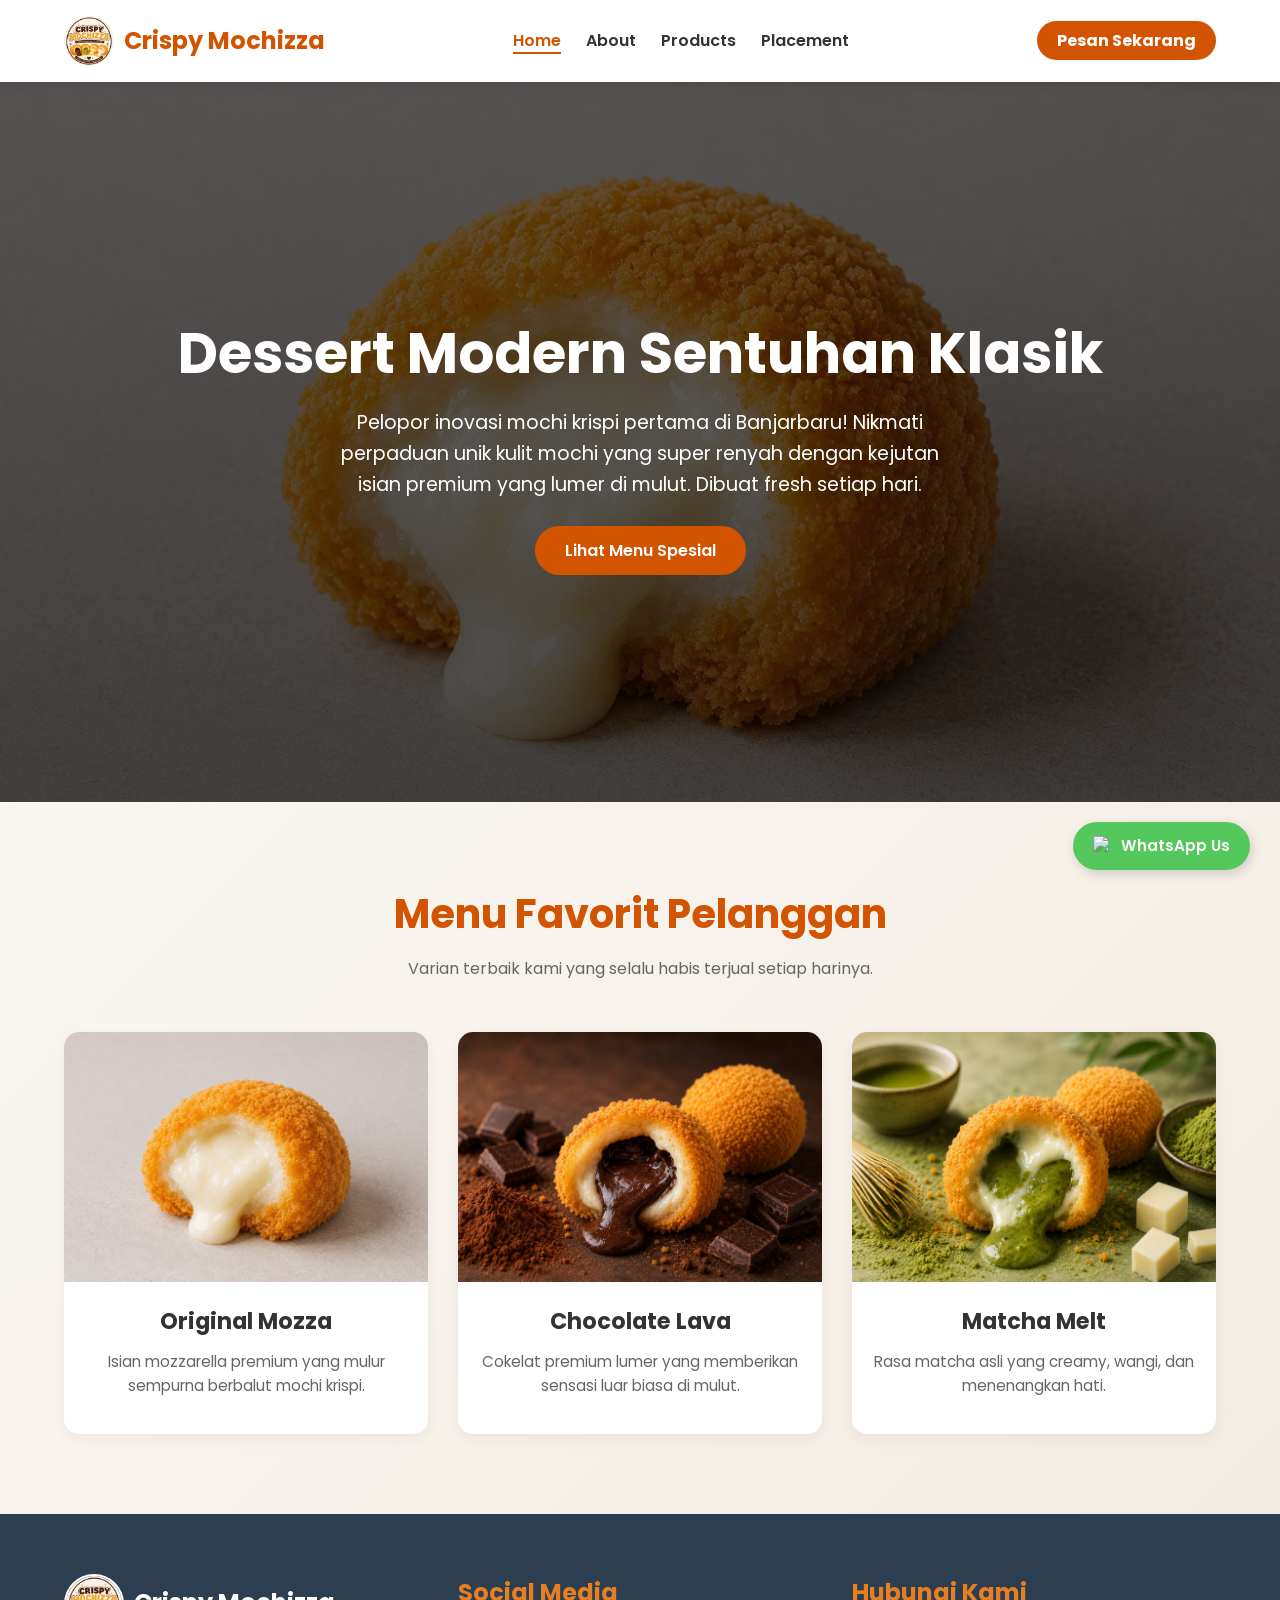
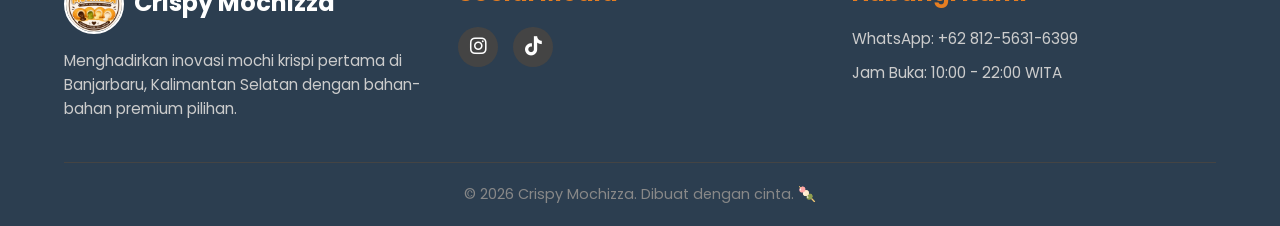
==== index.html @ 93221fa6 "Update index.html" ====
<!DOCTYPE html>
<html lang="id">
<head>
    <meta charset="UTF-8">
    <meta name="viewport" content="width=device-width, initial-scale=1.0">
    <title>Crispy Mochizza | Beranda</title>
    
    <link rel="preconnect" href="https://fonts.googleapis.com">
    <link rel="preconnect" href="https://fonts.gstatic.com" crossorigin>
    <link href="https://fonts.googleapis.com/css2?family=Poppins:wght@300;400;600;700&display=swap" rel="stylesheet">
    <link rel="stylesheet" href="https://cdnjs.cloudflare.com/ajax/libs/font-awesome/6.4.0/css/all.min.css">
    
    <link rel="stylesheet" href="./css/style.css?v=5">
</head>
<body>

    <nav class="navbar">
        <div class="logo">
            <img src="./images/Logo Mochi Revisi.jpeg" alt="Logo" class="logo-img" onerror="this.style.display='none';">
            <h2>Crispy Mochizza</h2>
        </div>
        
        <ul class="nav-links">
            <li><a href="index.html" class="active">Home</a></li>
            <li><a href="about.html">About</a></li>
            <li><a href="products.html">Products</a></li>
            <li><a href="outlets.html">Placement</a></li>
        </ul>

        <div class="nav-extra">
            <a href="products.html" class="btn-pesan">Pesan Sekarang</a>
        </div>
    </nav>

    <header class="hero" id="hero-section">
        <div class="hero-content">
            <h1>Dessert Modern Sentuhan Klasik</h1>
            <p>Pelopor inovasi mochi krispi pertama di Banjarbaru! Nikmati perpaduan unik kulit mochi yang super renyah dengan kejutan isian premium yang lumer di mulut. Dibuat fresh setiap hari.</p>
            <a href="products.html" class="btn-primary">Lihat Menu Spesial</a>
        </div>
    </header>

    <section class="section-padding">
        <div class="section-title">
            <h2>Menu Favorit Pelanggan</h2>
            <p>Varian terbaik kami yang selalu habis terjual setiap harinya.</p>
        </div>
        
        <div class="best-seller-grid">
            <div class="card">
                <img src="./images/Original Mochi.jpeg" alt="Original Mozza" onerror="this.src='https://via.placeholder.com/300?text=Gambar+Kosong'">
                <h3>Original Mozza</h3>
                <p>Isian mozzarella premium yang mulur sempurna berbalut mochi krispi.</p>
            </div>
            <div class="card">
                <img src="./images/Choco Mochi.jpeg" alt="Chocolate Lava" onerror="this.src='https://via.placeholder.com/300?text=Gambar+Kosong'">
                <h3>Chocolate Lava</h3>
                <p>Cokelat premium lumer yang memberikan sensasi luar biasa di mulut.</p>
            </div>
            <div class="card">
                <img src="./images/Matcha Mochi.jpeg" alt="Matcha Melt" onerror="this.src='https://via.placeholder.com/300?text=Gambar+Kosong'">
                <h3>Matcha Melt</h3>
                <p>Rasa matcha asli yang creamy, wangi, dan menenangkan hati.</p>
            </div>
        </div>
    </section>

 <!-- FOOTER GLOBAL FINAL -->
<footer>
        <div class="footer-container">
            <div class="footer-box">
                <div class="footer-logo">
                    <img src="./images/Logo Mochi Revisi.jpeg" alt="Logo" class="logo-img" onerror="this.style.display='none';">
                    <h2>Crispy Mochizza</h2>
                </div>
                <p>Menghadirkan inovasi mochi krispi pertama di Banjarbaru, Kalimantan Selatan dengan bahan-bahan premium pilihan.</p>
            </div>
            
            <div class="footer-box">
                <h3>Social Media</h3>
                <div class="social-icons-modern">
                    <a href="https://instagram.com/crispymochizza" target="_blank" class="socmed-btn instagram" title="Instagram">
                        <i class="fab fa-instagram"></i>
                    </a>
                    <a href="https://tiktok.com/@crispymochizza" target="_blank" class="socmed-btn tiktok" title="TikTok">
                        <i class="fab fa-tiktok"></i>
                    </a>
                </div>
            </div>
            
            <div class="footer-box">
                <h3>Hubungi Kami</h3>
                <p>WhatsApp: +62 812-5631-6399</p>
                <p>Jam Buka: 10:00 - 22:00 WITA</p>
            </div>
        </div>
        <div class="footer-bottom">
            <p>&copy; 2026 Crispy Mochizza. Dibuat dengan cinta. 🍡</p>
        </div>
    </footer>

    <!-- FLOATING WHATSAPP BUTTON -->
    <a href="https://wa.me/6281234567890" target="_blank" class="wa-float-tanamera" title="Hubungi Call Center">
        <img src="https://upload.wikimedia.org/wikipedia/commons/6/6b/WhatsApp.svg" alt="WhatsApp" class="wa-icon-small">
        <span>WhatsApp Us</span>
    </a>
        
</body>
</html>
---- css/style.css ----
/* css/style.css */

/* --- 1. VARIABEL & RESET GLOBAL --- */
:root {
    --primary-color: #d35400; 
    --secondary-color: #e67e22;
    --bg-color: #fdfbf7;
    --text-color: #333;
    --white: #ffffff;
}

* {
    margin: 0;
    padding: 0;
    box-sizing: border-box;
    font-family: 'Poppins', sans-serif;
}

body {
    /* Memberikan gradient halus agar tidak polos */
    background: linear-gradient(135deg, #fdfbf7 0%, #f2eae1 100%);
    color: var(--text-color);
    line-height: 1.6;
    overflow-x: hidden;
    min-height: 100vh;
}

/* --- 2. NAVBAR (MENU NAVIGASI MULTI-PAGE) --- */
.navbar {
    display: flex;
    justify-content: space-between;
    align-items: center;
    padding: 1rem 5%;
    background-color: var(--white);
    box-shadow: 0 2px 10px rgba(0,0,0,0.1);
    position: sticky;
    top: 0;
    z-index: 1000;
}

.logo { display: flex; align-items: center; gap: 10px; }
.logo-img { height: 50px; width: 50px; border-radius: 50%; object-fit: cover; }
.logo h2 { color: var(--primary-color); font-weight: 700; font-size: 1.5rem; }

/* Menu Link di Tengah */
.nav-links {
    display: flex;
    list-style: none;
    gap: 25px;
}

.nav-links li a {
    text-decoration: none;
    color: var(--text-color);
    font-weight: 600;
    font-size: 1rem;
    transition: 0.3s;
}

.nav-links li a:hover, 
.nav-links li a.active {
    color: var(--primary-color);
    border-bottom: 2px solid var(--primary-color);
}

/* Tombol Aksi di Kanan */
.nav-extra .btn-pesan {
    background: var(--primary-color);
    color: var(--white);
    padding: 8px 20px;
    border-radius: 25px;
    text-decoration: none;
    font-weight: bold;
    transition: 0.3s;
}
.nav-extra .btn-pesan:hover { background: var(--secondary-color); }

.hero {
    /* Gambar Unsplash (donat) diganti dengan gambar Original Mochi lokalmu */
    background: linear-gradient(rgba(0,0,0,0.6), rgba(0,0,0,0.7)), url('../images/Original Mochi.jpeg') center/cover;
    height: 80vh;
    display: flex;
    align-items: center;
    justify-content: center;
    text-align: center;
    color: var(--white);
    padding: 0 20px;
    transition: background-image 1s ease-in-out;
}

.hero h1 { font-size: 3.5rem; margin-bottom: 10px; }
.hero p { font-size: 1.2rem; margin-bottom: 25px; max-width: 600px; margin-inline: auto; }

.btn-primary {
    display: inline-block;
    background: var(--primary-color);
    color: var(--white);
    padding: 12px 30px;
    border-radius: 25px;
    text-decoration: none;
    font-weight: 600;
    transition: 0.3s;
}
.btn-primary:hover { background: var(--secondary-color); }

/* --- 4. SECTION UMUM & LAYOUT --- */
.section-padding { padding: 80px 5%; }
.section-title { text-align: center; margin-bottom: 50px; }
.section-title h2 { font-size: 2.5rem; color: var(--primary-color); margin-bottom: 10px; }
.section-title p { color: #666; max-width: 600px; margin: 0 auto; }

/* Grid untuk Best Seller (Home) */
.best-seller-grid {
    display: grid;
    grid-template-columns: repeat(auto-fit, minmax(300px, 1fr));
    gap: 30px;
}

.card {
    background: var(--white);
    border-radius: 15px;
    overflow: hidden;
    box-shadow: 0 5px 15px rgba(0,0,0,0.05);
    text-align: center;
    padding-bottom: 20px;
    transition: 0.3s;
}
.card:hover { transform: translateY(-10px); }
.card img { width: 100%; height: 250px; object-fit: cover; }
.card h3 { margin: 15px 0 10px; font-size: 1.4rem; }
.card p { color: #666; font-size: 0.95rem; padding: 0 15px; margin-bottom: 15px; }

/* --- 5. FOOTER GLOBAL --- */
footer {
    background-color: #2c3e50;
    color: white;
    padding: 60px 5% 20px;
    text-align: center;
}
.footer-container {
    display: grid;
    grid-template-columns: repeat(auto-fit, minmax(250px, 1fr));
    gap: 30px;
    margin-bottom: 30px;
    text-align: left;
}
.footer-box h3 { color: var(--secondary-color); margin-bottom: 15px; font-size: 1.5rem; }
.footer-box p { color: #ccc; margin-bottom: 10px; font-size: 0.95rem; }
.footer-bottom { border-top: 1px solid #444; padding-top: 20px; color: #888; font-size: 0.9rem; }

/* --- 6. HALAMAN ABOUT --- */
.about-container {
    display: flex;
    flex-wrap: wrap;
    align-items: center;
    gap: 40px;
    background: var(--white);
    padding: 30px;
    border-radius: 15px;
    box-shadow: 0 5px 15px rgba(0,0,0,0.05);
}
.about-image { flex: 1; min-width: 300px; }
.about-image img { width: 100%; border-radius: 10px; object-fit: cover; }
.about-text { flex: 1; min-width: 300px; }
.about-text h3 { color: var(--primary-color); font-size: 1.8rem; margin-bottom: 15px; }
.about-text p { color: #555; margin-bottom: 15px; text-align: justify; }

.vision-mission { display: flex; gap: 20px; margin-top: 20px; flex-wrap: wrap; }
.vm-box { flex: 1; min-width: 200px; background: #fff5e6; padding: 20px; border-radius: 10px; border-left: 4px solid var(--primary-color); }
.vm-box h4 { color: var(--secondary-color); margin-bottom: 10px; }
.vm-box p { font-size: 0.9rem; margin: 0; }

/* --- 7. HALAMAN PLACEMENT / OUTLET --- */
.outlet-grid {
    display: grid;
    grid-template-columns: repeat(auto-fit, minmax(300px, 1fr));
    gap: 30px;
    margin-bottom: 40px;
}
.outlet-card {
    background: var(--white);
    padding: 30px;
    border-radius: 15px;
    box-shadow: 0 5px 15px rgba(0,0,0,0.05);
    text-align: left;
    border-top: 5px solid var(--primary-color);
}
.outlet-card h3 { color: var(--text-color); margin-bottom: 15px; }
.outlet-card p { color: #666; margin-bottom: 10px; font-size: 0.95rem; }
.outlet-card .jam-buka { font-weight: bold; color: var(--secondary-color); margin-bottom: 20px; }
.btn-secondary {
    display: inline-block; background: #eee; color: #333;
    padding: 8px 15px; border-radius: 5px; text-decoration: none;
    font-size: 0.9rem; font-weight: 600; transition: 0.3s;
}
.btn-secondary:hover { background: #ddd; }

.map-container {
    width: 100%;
    height: 400px;
    background: #e9ecef;
    border-radius: 15px;
    display: flex;
    align-items: center;
    justify-content: center;
    overflow: hidden;
}
.map-placeholder { text-align: center; color: #888; font-weight: bold; }

/* --- 8. FINISHING: FLOATING WHATSAPP & SOCIAL MEDIA --- */

/* Tombol Floating WhatsApp */
.wa-float {
    position: fixed;
    width: 60px;
    height: 60px;
    bottom: 30px;
    right: 30px;
    background-color: #25d366;
    color: #FFF;
    border-radius: 50px;
    text-align: center;
    box-shadow: 2px 2px 10px rgba(0,0,0,0.2);
    z-index: 1000;
    display: flex;
    align-items: center;
    justify-content: center;
    text-decoration: none;
    transition: all 0.3s ease;
}

.wa-float:hover {
    transform: scale(1.1) translateY(-5px);
    box-shadow: 2px 5px 15px rgba(37, 211, 102, 0.4);
}

.wa-icon {
    width: 35px;
    height: 35px;
}

/* Desain Footer & Media Sosial */
.footer-logo {
    display: flex;
    align-items: center;
    gap: 10px;
    margin-bottom: 15px;
}

.footer-logo .logo-img {
    height: 60px;
    width: 60px;
    border-radius: 50%;
    object-fit: cover;
    border: 2px solid var(--white);
}

.footer-logo h2 {
    color: var(--white);
    font-size: 1.5rem;
}

.social-icons {
    display: flex;
    flex-direction: column;
    gap: 10px;
}

.socmed-link {
    color: #ccc;
    text-decoration: none;
    transition: 0.3s;
    font-size: 1rem;
    display: inline-block;
}

.socmed-link:hover {
    color: var(--secondary-color);
    transform: translateX(8px);
}

/* --- 9. MODERNISASI HALAMAN PRODUK & KERANJANG --- */

/* Wrapper Utama */
.shop-container { display: flex; gap: 40px; align-items: flex-start; }

/* Sidebar Kiri (Lebih Rapi & Menonjol) */
.sidebar-filter { 
    width: 260px; flex-shrink: 0; background: var(--white); 
    padding: 25px; border-radius: 12px; box-shadow: 0 4px 20px rgba(0,0,0,0.03); 
}
.sidebar-filter h3 { margin-bottom: 20px; font-size: 1.2rem; color: #333; border-bottom: 2px solid #f0f0f0; padding-bottom: 10px; }
.filter-group { margin-bottom: 25px; }
.filter-group label { display: block; margin-bottom: 10px; color: #444; font-size: 0.95rem; font-weight: 600; }
.price-inputs { display: flex; gap: 10px; align-items: center; }
.price-inputs input { width: 100%; padding: 10px; border: 1px solid #e0e0e0; border-radius: 8px; font-size: 0.9rem; outline: none; transition: 0.3s; }
.price-inputs input:focus { border-color: var(--primary-color); }
.rating-filters { display: flex; gap: 8px; flex-wrap: wrap; }
.rating-filters button { padding: 6px 12px; border: 1px solid #e0e0e0; background: white; border-radius: 20px; cursor: pointer; color: #555; font-size: 0.85rem; transition: 0.3s; }
.rating-filters button:hover { border-color: var(--primary-color); color: var(--primary-color); }

/* Grid Kanan (Kartu Produk Modern) */
.product-grid { flex: 1; display: grid; grid-template-columns: repeat(auto-fill, minmax(240px, 1fr)); gap: 25px; }

.card-shop { 
    background: var(--white); border-radius: 12px; overflow: hidden; 
    box-shadow: 0 4px 15px rgba(0,0,0,0.04); transition: all 0.3s ease; 
    border: 1px solid #f5f5f5; display: flex; flex-direction: column; 
}
.card-shop:hover { transform: translateY(-8px); box-shadow: 0 12px 25px rgba(0,0,0,0.08); }

/* Efek Zoom Lembut pada Gambar */
.card-img-wrapper { width: 100%; aspect-ratio: 1/1; overflow: hidden; background: #fafafa; }
.card-img-wrapper img { width: 100%; height: 100%; object-fit: cover; transition: transform 0.5s ease; }
.card-shop:hover .card-img-wrapper img { transform: scale(1.08); }

/* Tipografi Kartu Produk */
.card-body { padding: 20px; display: flex; flex-direction: column; flex-grow: 1; }
.card-body h3 { font-size: 1.15rem; color: #222; margin-bottom: 8px; font-weight: 600; line-height: 1.3; }
.price-container { display: flex; align-items: baseline; gap: 10px; margin-bottom: 12px; }
.price-current { font-weight: 700; font-size: 1.25rem; color: var(--primary-color); }
.price-original { text-decoration: line-through; color: #999; font-size: 0.9rem; }
.card-meta { display: flex; align-items: center; gap: 8px; font-size: 0.85rem; color: #777; margin-bottom: 20px; }
.card-meta .rating { color: #f39c12; font-weight: 600; }
.card-meta .divider { color: #ddd; }

/* Tombol Pilih Pesanan Modern (Outline Button) */
.btn-shop { 
    margin-top: auto; width: 100%; background: var(--white); 
    color: var(--primary-color); border: 2px solid var(--primary-color); 
    padding: 10px; border-radius: 8px; font-size: 0.95rem; font-weight: 600; 
    cursor: pointer; transition: 0.3s; 
}
.btn-shop:hover { background: var(--primary-color); color: var(--white); }

/* Modernisasi Modal (Pop-up) */
.modal-content { border-radius: 16px; box-shadow: 0 20px 50px rgba(0,0,0,0.15); border: none; padding: 40px; }
.close-btn { 
    top: 20px; right: 25px; background: #f0f0f0; width: 35px; height: 35px; 
    display: flex; align-items: center; justify-content: center; 
    border-radius: 50%; font-size: 1.2rem; transition: 0.3s;
}
.close-btn:hover { background: #e74c3c; color: white; }

/* Responsive HP */
@media (max-width: 768px) {
    .shop-container { flex-direction: column; }
    .sidebar-filter { width: 100%; border-bottom: 1px solid #eee; padding-bottom: 20px; box-shadow: none; border-radius: 0; }
}

/* Tombol WA Melayang */
.wa-float-tanamera {
    position: fixed; bottom: 30px; right: 30px; background-color: #55c85d; color: #FFF;
    border-radius: 30px; padding: 12px 20px; font-weight: 600; font-size: 0.95rem;
    display: flex; align-items: center; gap: 8px; text-decoration: none;
    box-shadow: 2px 4px 12px rgba(0,0,0,0.15); z-index: 1000; transition: all 0.3s ease;
}
.wa-float-tanamera:hover { background-color: #4eb555; transform: translateY(-3px); }
.wa-icon-small { width: 20px; height: 20px; }

/* --- 10. PERBAIKAN POP-UP PEMESANAN & CHECKOUT (MODAL) --- */

/* Latar belakang gelap transparan & efek blur */
.modal {
    display: none; /* Menyembunyikan pop-up dari halaman utama */
    position: fixed;
    z-index: 2000;
    left: 0;
    top: 0;
    width: 100%;
    height: 100%;
    background-color: rgba(0, 0, 0, 0.6);
    backdrop-filter: blur(4px); /* Efek modern */
}

/* Kotak Pop-up Utama */
.modal-content {
    background-color: var(--white);
    margin: 5% auto;
    padding: 30px;
    border-radius: 16px;
    width: 90%;
    max-width: 500px;
    max-height: 85vh; /* Mencegah kepanjangan */
    overflow-y: auto; /* Bisa di-scroll jika isinya banyak */
    position: relative;
    box-shadow: 0 10px 30px rgba(0,0,0,0.2);
    animation: modalFadeIn 0.3s ease-in-out;
}

@keyframes modalFadeIn {
    from { transform: translateY(-30px); opacity: 0; }
    to { transform: translateY(0); opacity: 1; }
}

/* Tombol X (Tutup) */
.close-btn {
    position: absolute;
    right: 20px;
    top: 15px;
    font-size: 28px;
    font-weight: bold;
    color: #aaa;
    cursor: pointer;
    transition: 0.3s;
}
.close-btn:hover { color: #e74c3c; }

/* ------------------------------------------ */
/* A. DESAIN POP-UP PILIH PRODUK (QTY)        */
/* ------------------------------------------ */
.product-modal-content { text-align: center; }
.product-modal-content img {
    width: 100%;
    height: 250px;
    object-fit: cover;
    border-radius: 12px;
    margin-bottom: 15px;
}
.product-modal-content h2 { color: var(--primary-color); margin-bottom: 5px; }
.product-modal-content .desc { color: #666; font-size: 0.95rem; margin-bottom: 15px; }
.product-modal-content .price { font-size: 1.5rem; color: #222; margin-bottom: 20px; font-weight: 700; }

/* Tombol + dan - */
.qty-selector { display: flex; justify-content: center; align-items: center; gap: 15px; margin-bottom: 25px; }
.qty-selector button { 
    width: 40px; height: 40px; font-size: 1.5rem; 
    background: var(--white); color: var(--primary-color); 
    border: 2px solid var(--primary-color); border-radius: 50%; 
    cursor: pointer; transition: 0.3s; 
}
.qty-selector button:hover { background: var(--primary-color); color: white; }
.qty-selector input { 
    width: 60px; text-align: center; font-size: 1.2rem; 
    font-weight: bold; border: 1px solid #ccc; border-radius: 8px; padding: 5px; 
}

/* ------------------------------------------ */
/* B. DESAIN POP-UP KERANJANG & CHECKOUT      */
/* ------------------------------------------ */
.cart-items-container { margin: 20px 0; border-bottom: 1px solid #eee; padding-bottom: 20px; }
.cart-item { display: flex; justify-content: space-between; align-items: center; margin-bottom: 15px; }
.btn-delete { background: #e74c3c; color: white; border: none; padding: 5px 10px; border-radius: 5px; cursor: pointer; transition: 0.3s;}
.btn-delete:hover { background: #c0392b; }
.cart-summary { text-align: right; margin-bottom: 20px; font-size: 1.2rem; }

/* Form Input Pembayaran */
.input-group { margin-bottom: 15px; }
.input-group input, .input-group select { 
    width: 100%; padding: 12px; border: 1px solid #ccc; 
    border-radius: 8px; font-family: 'Poppins', sans-serif; font-size: 1rem; 
}
.input-group input:focus, .input-group select:focus {
    border-color: var(--primary-color); outline: none;
}

/* --- 11. PENGATURAN CETAK STRUK KASIR (PRINT MODE) --- */

/* Sembunyikan area struk saat tampilan web normal */
.receipt-container {
    display: none;
}

/* Instruksi khusus HANYA aktif saat jendela Print/Cetak terbuka */
@media print {
    /* 1. Sembunyikan SEMUA elemen web (termasuk background dan tombol) */
    body * {
        visibility: hidden;
    }
    
    /* 2. Bersihkan warna latar belakang untuk menghemat tinta */
    body {
        background-color: white; 
        margin: 0; 
        padding: 0; 
    }
    
    /* 3. MUNCULKAN HANYA AREA STRUK */
    #print-receipt, #print-receipt * {
        visibility: visible;
    }
    
    /* 4. Atur posisi dan ukuran agar pas dengan kertas Thermal Kasir (80mm) */
    #print-receipt {
        display: block;
        position: absolute;
        left: 0; 
        top: 0;
        width: 100%;
        max-width: 80mm; /* Ukuran standar kertas kasir */
        padding: 5mm;
        font-family: 'Courier New', Courier, monospace; /* Font klasik struk */
        font-size: 12px;
        color: black;
    }
    
    /* 5. Paksa pop-up/modal pembayaran menghilang saat di-print */
    .modal {
        display: none !important;
    }
}

/* --- 12. PERBAIKAN TOAST NOTIFICATION (NOTIFIKASI KERANJANG) --- */
.toast {
    visibility: hidden;
    min-width: 250px;
    background-color: #27ae60;
    color: #fff;                
    text-align: center;
    border-radius: 25px;
    padding: 15px 20px;
    position: fixed;
    z-index: 3000;
    left: 50%;
    bottom: -50px; /* Sembunyi di bawah layar */
    transform: translateX(-50%);
    font-size: 1rem;
    font-weight: 600;
    box-shadow: 0px 4px 15px rgba(0,0,0,0.2);
    opacity: 0;
    transition: opacity 0.4s, bottom 0.4s;
}

.toast.show {
    visibility: visible;
    opacity: 1;
    bottom: 40px; /* Muncul ke atas */
}

/* --- 13. MODERNISASI IKON SOSIAL MEDIA --- */
.social-icons-modern {
    display: flex;
    gap: 15px;
    margin-top: 10px;
}

.socmed-btn {
    display: flex;
    align-items: center;
    justify-content: center;
    width: 40px;
    height: 40px;
    background-color: #444; /* Warna dasar gelap menyatu dengan footer */
    color: var(--white);
    border-radius: 50%;
    text-decoration: none;
    font-size: 1.2rem;
    transition: all 0.3s ease;
}

/* Efek saat kursor menyentuh ikon Instagram */
.socmed-btn.instagram:hover {
    background: linear-gradient(45deg, #f09433 0%, #e6683c 25%, #dc2743 50%, #cc2366 75%, #bc1888 100%);
    transform: translateY(-5px);
    color: white;
}

/* Efek saat kursor menyentuh ikon TikTok */
.socmed-btn.tiktok:hover {
    background-color: #000000;
    text-shadow: 1px 1px 0px #ff0050, -1px -1px 0px #00f2fe;
    transform: translateY(-5px);
    color: white;
}
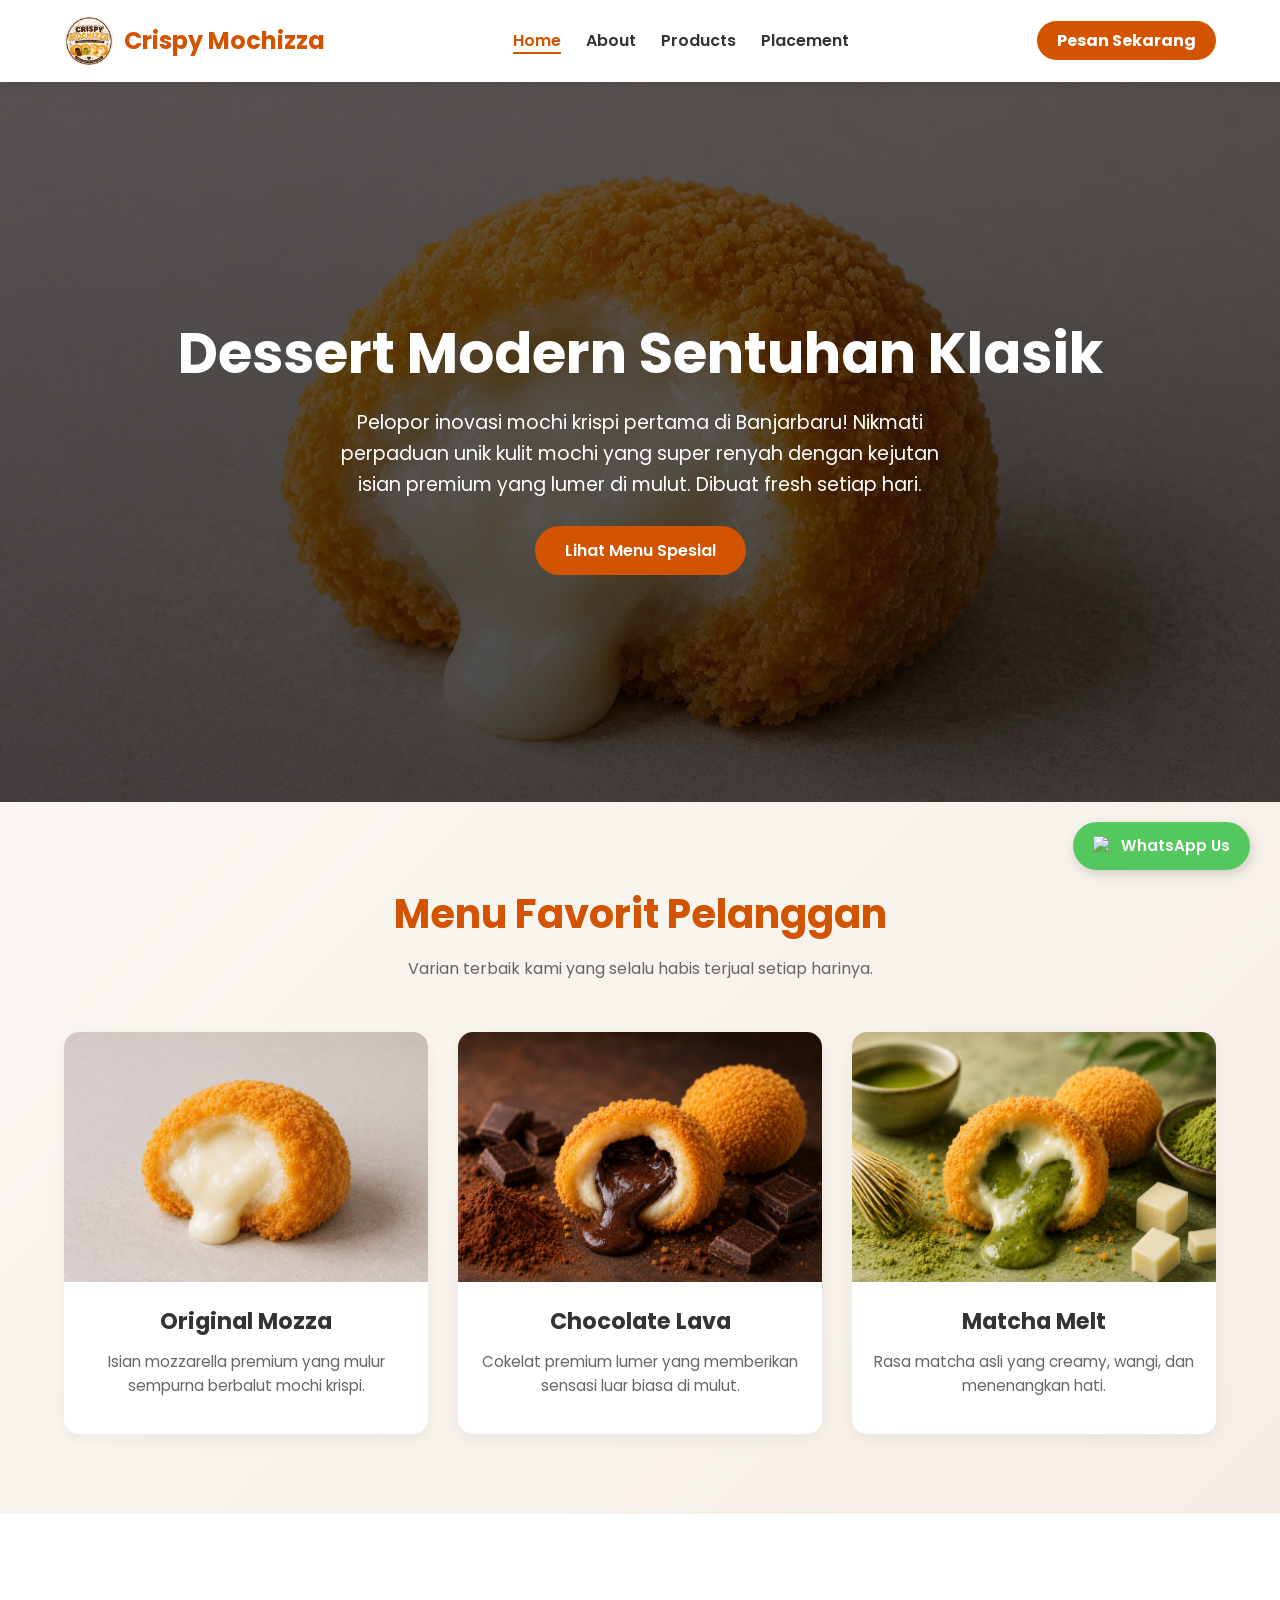
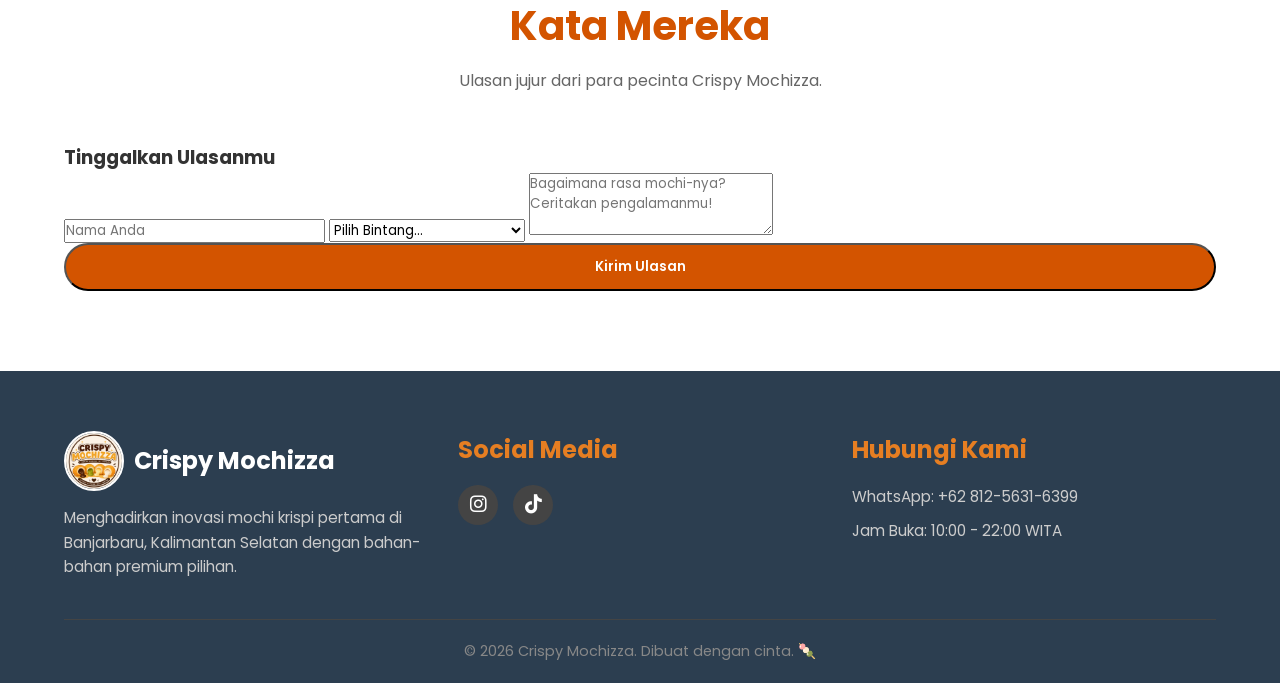
==== commit aa1a5971: "Update index.html" ====
--- a/index.html
+++ b/index.html
@@ -65,6 +65,32 @@
         </div>
     </section>
 
+    <section class="section-padding" style="background-color: var(--white);">
+        <div class="section-title">
+            <h2>Kata Mereka</h2>
+            <p>Ulasan jujur dari para pecinta Crispy Mochizza.</p>
+        </div>
+        
+        <div id="reviews-container" class="reviews-grid"></div>
+
+        <div class="review-form-container">
+            <h3>Tinggalkan Ulasanmu</h3>
+            <form id="review-form" onsubmit="submitReview(event)">
+                <input type="text" id="reviewer-name" placeholder="Nama Anda" required>
+                <select id="reviewer-rating" required>
+                    <option value="" disabled selected>Pilih Bintang...</option>
+                    <option value="5">⭐⭐⭐⭐⭐ Sangat Puas</option>
+                    <option value="4">⭐⭐⭐⭐ Puas</option>
+                    <option value="3">⭐⭐⭐ Lumayan</option>
+                    <option value="2">⭐⭐ Kurang</option>
+                    <option value="1">⭐ Mengecewakan</option>
+                </select>
+                <textarea id="reviewer-text" placeholder="Bagaimana rasa mochi-nya? Ceritakan pengalamanmu!" required rows="3"></textarea>
+                <button type="submit" class="btn-primary" style="width: 100%;">Kirim Ulasan</button>
+            </form>
+        </div>
+    </section>
+
  <!-- FOOTER GLOBAL FINAL -->
 <footer>
         <div class="footer-container">
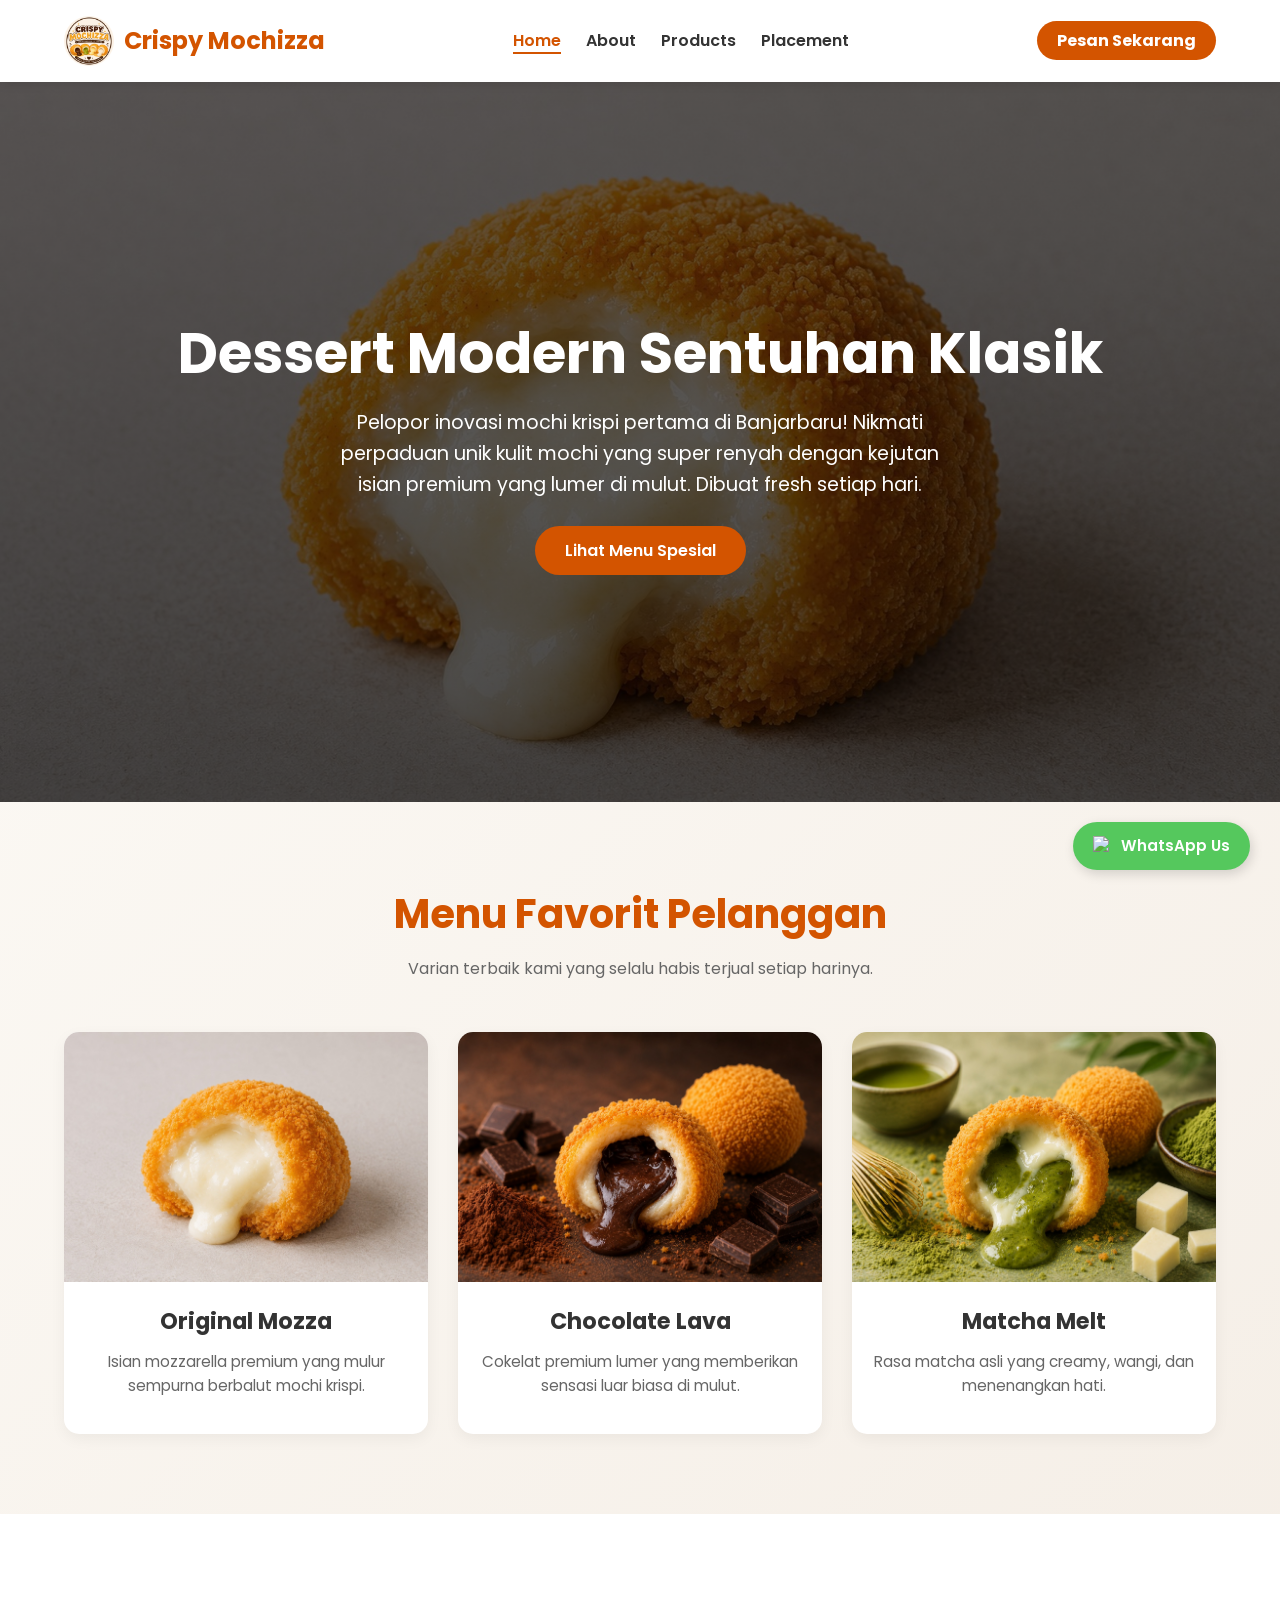
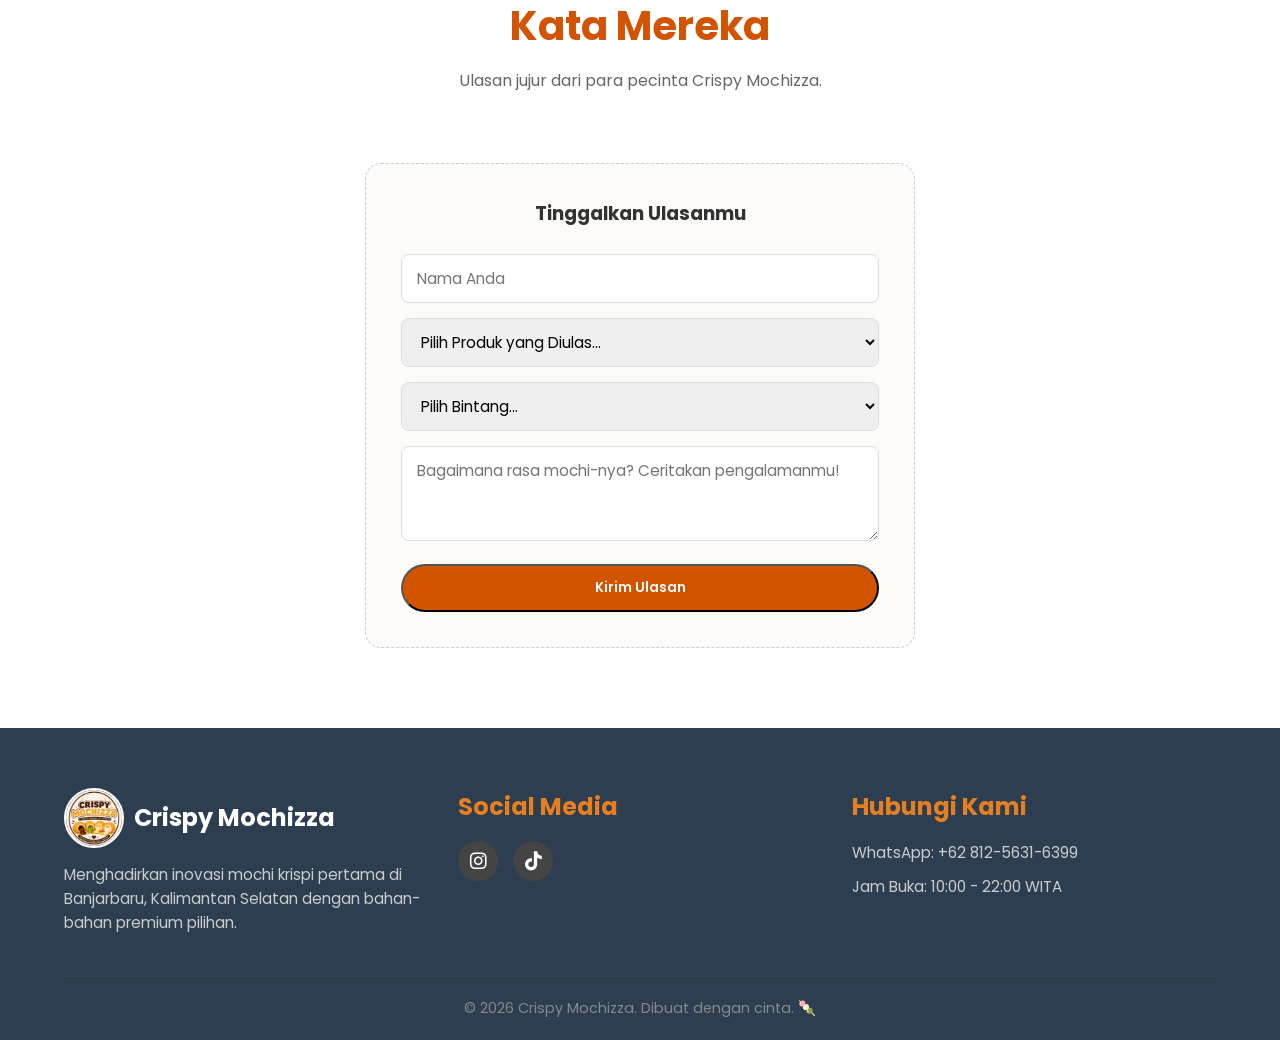
==== commit 52c1b732: "Update index.html" ====
--- a/index.html
+++ b/index.html
@@ -77,6 +77,14 @@
             <h3>Tinggalkan Ulasanmu</h3>
             <form id="review-form" onsubmit="submitReview(event)">
                 <input type="text" id="reviewer-name" placeholder="Nama Anda" required>
+                <select id="reviewer-product" required>
+                    <option value="" disabled selected>Pilih Produk yang Diulas...</option>
+                    <option value="1">Original Mozza</option>
+                    <option value="2">Chocolate Lava</option>
+                    <option value="3">Matcha Melt</option>
+                    <option value="4">Strawberry Cloud</option>
+                </select>
+
                 <select id="reviewer-rating" required>
                     <option value="" disabled selected>Pilih Bintang...</option>
                     <option value="5">⭐⭐⭐⭐⭐ Sangat Puas</option>
--- a/css/style.css
+++ b/css/style.css
@@ -562,3 +562,110 @@
     transform: translateY(-5px);
     color: white;
 }
+
+/* --- PERBARUAN RATING & ULASAN (BERGULIR) --- */
+
+/* Ubah Grid menjadi Horizontal Scroll (Carousel) */
+.reviews-grid {
+    display: flex;
+    overflow-x: auto;
+    gap: 20px;
+    padding-bottom: 20px;
+    scroll-snap-type: x mandatory; /* Membuat scroll mulus dan berhenti pas di kartu */
+    scrollbar-width: thin; /* Mengecilkan ukuran scrollbar */
+}
+
+/* Memastikan kartu tidak menyusut dan lebarnya tetap */
+.review-card {
+    flex: 0 0 320px; 
+    scroll-snap-align: start;
+    background: #fdfbf7;
+    padding: 25px;
+    border-radius: 12px;
+    border-left: 4px solid var(--primary-color);
+    box-shadow: 0 4px 15px rgba(0,0,0,0.03);
+    transition: transform 0.3s;
+}
+.review-card:hover { transform: translateY(-5px); }
+
+/* Desain Ulasan Mini di Jendela (Modal) Produk */
+.modal-reviews-container {
+    margin: 15px 0;
+    text-align: left;
+    border-top: 1px dashed #ccc;
+    padding-top: 15px;
+    max-height: 180px;
+    overflow-y: auto;
+}
+.mini-review {
+    background: #fafafa;
+    padding: 12px;
+    border-radius: 8px;
+    margin-bottom: 10px;
+    border: 1px solid #eee;
+}
+.mini-review-head { display: flex; justify-content: space-between; margin-bottom: 5px; }
+.mini-review-name { font-weight: 600; font-size: 0.9rem; color: #333; }
+.mini-review-stars { font-size: 0.8rem; }
+.mini-review-text { font-size: 0.85rem; color: #666; font-style: italic; }
+
+.review-header {
+    display: flex;
+    justify-content: space-between;
+    align-items: center;
+    margin-bottom: 15px;
+}
+
+.review-name { font-weight: 700; color: #222; font-size: 1.05rem; }
+.review-stars { font-size: 1rem; }
+.review-text { color: #555; font-size: 0.95rem; font-style: italic; line-height: 1.5; }
+.review-date { font-size: 0.8rem; color: #999; margin-top: 15px; display: block; font-weight: 600;}
+
+/* Formulir Pengisian Ulasan */
+.review-form-container {
+    max-width: 550px;
+    margin: 0 auto;
+    background: var(--bg-color);
+    padding: 35px;
+    border-radius: 16px;
+    border: 1px dashed #ccc;
+}
+
+.review-form-container h3 { text-align: center; margin-bottom: 25px; color: var(--text-color); }
+
+.review-form-container input, 
+.review-form-container select, 
+.review-form-container textarea {
+    width: 100%;
+    padding: 12px 15px;
+    margin-bottom: 15px;
+    border: 1px solid #ddd;
+    border-radius: 8px;
+    font-family: inherit;
+    font-size: 0.95rem;
+    transition: 0.3s;
+}
+
+.review-form-container input:focus, 
+.review-form-container select:focus, 
+.review-form-container textarea:focus {
+    border-color: var(--primary-color);
+    outline: none;
+    box-shadow: 0 0 5px rgba(211, 84, 0, 0.2);
+}
+
+/* Tombol Hapus Ulasan */
+.btn-delete-review {
+    background: none;
+    border: none;
+    cursor: pointer;
+    font-size: 1.2rem;
+    opacity: 0.3; /* Terlihat samar agar tidak mengganggu desain */
+    transition: all 0.3s ease;
+    padding: 0;
+}
+.btn-delete-review:hover {
+    opacity: 1; /* Menjadi jelas saat disentuh */
+    transform: scale(1.1);
+}
+
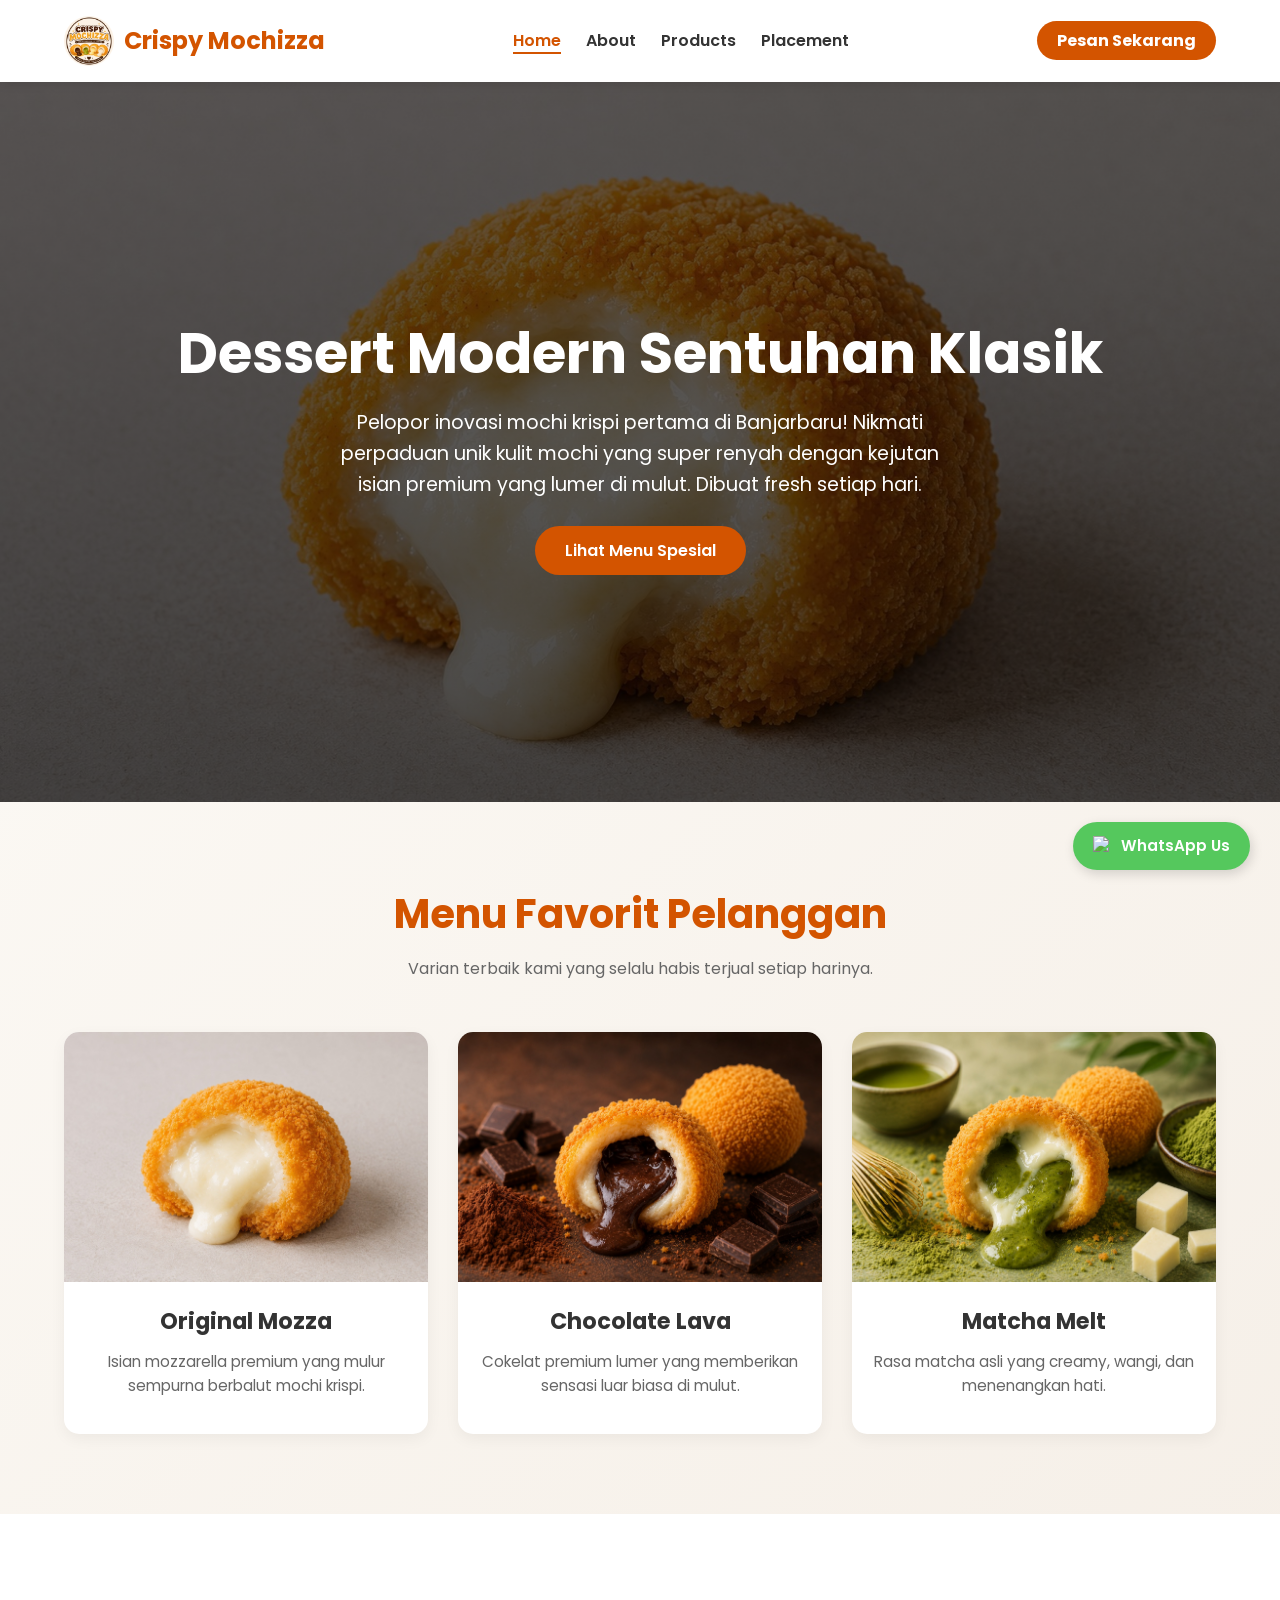
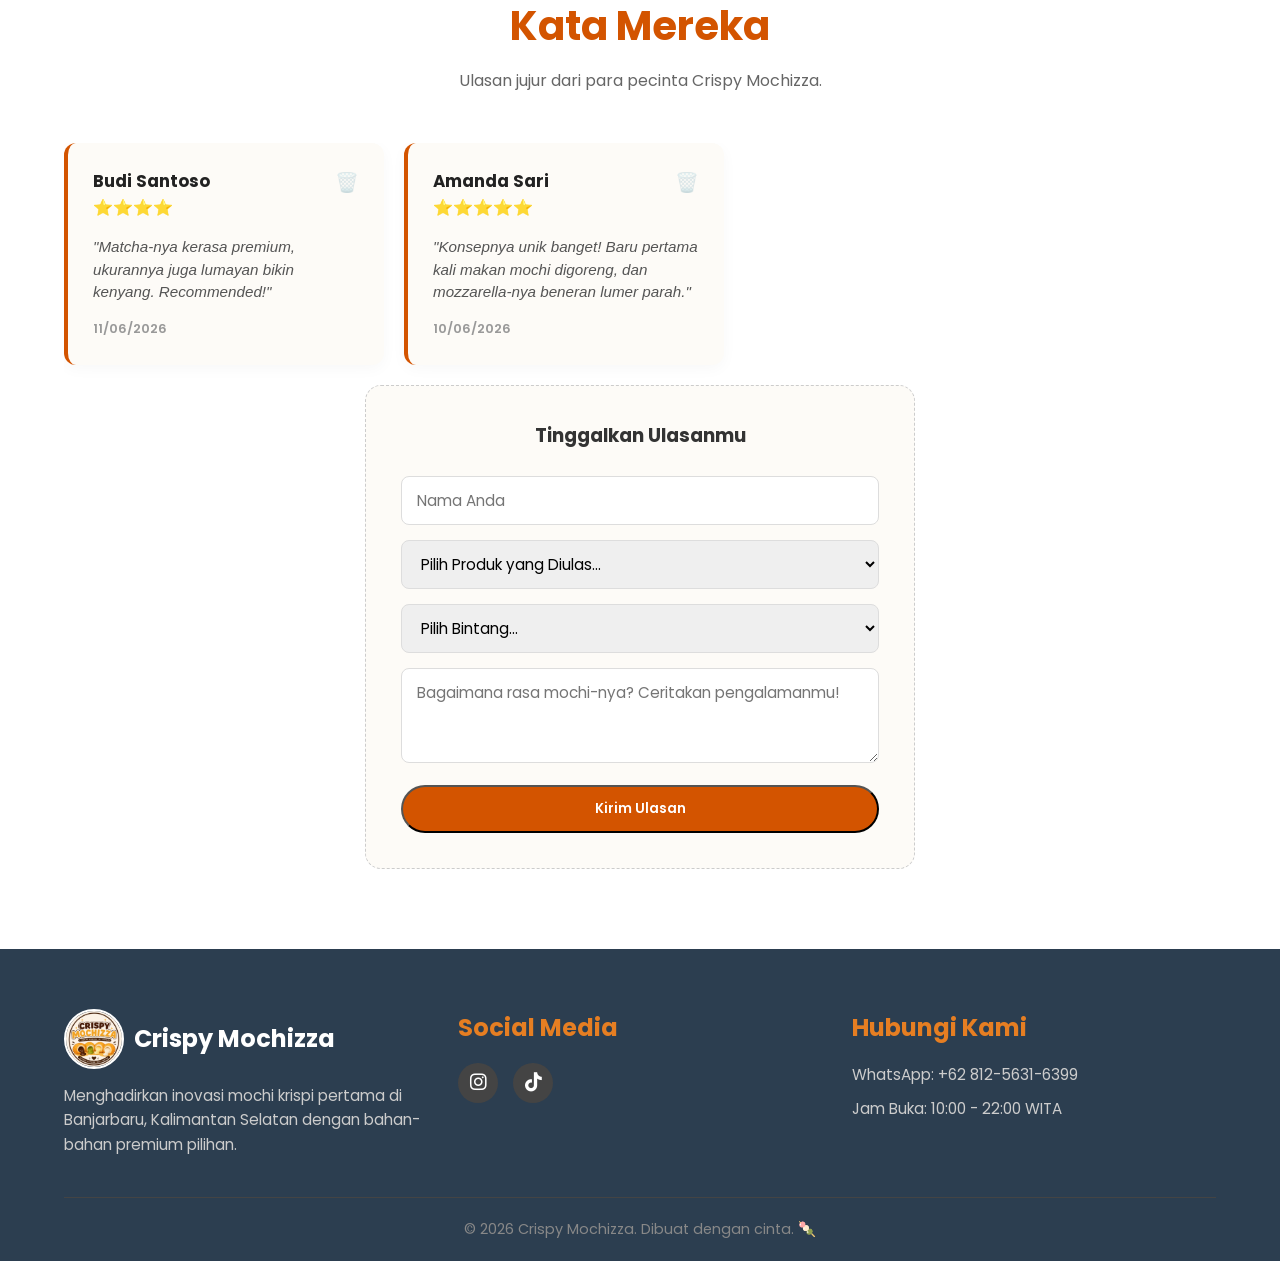
==== commit 52f1f5ef: "Update index.html" ====
--- a/index.html
+++ b/index.html
@@ -133,11 +133,13 @@
         </div>
     </footer>
 
-    <!-- FLOATING WHATSAPP BUTTON -->
-    <a href="https://wa.me/6281234567890" target="_blank" class="wa-float-tanamera" title="Hubungi Call Center">
+<a href="https://wa.me/6281234567890" target="_blank" class="wa-float-tanamera" title="Hubungi Call Center">
         <img src="https://upload.wikimedia.org/wikipedia/commons/6/6b/WhatsApp.svg" alt="WhatsApp" class="wa-icon-small">
         <span>WhatsApp Us</span>
     </a>
+    
+    <script src="./js/products.js"></script>
+    <script src="./js/main.js"></script>
         
 </body>
 </html>
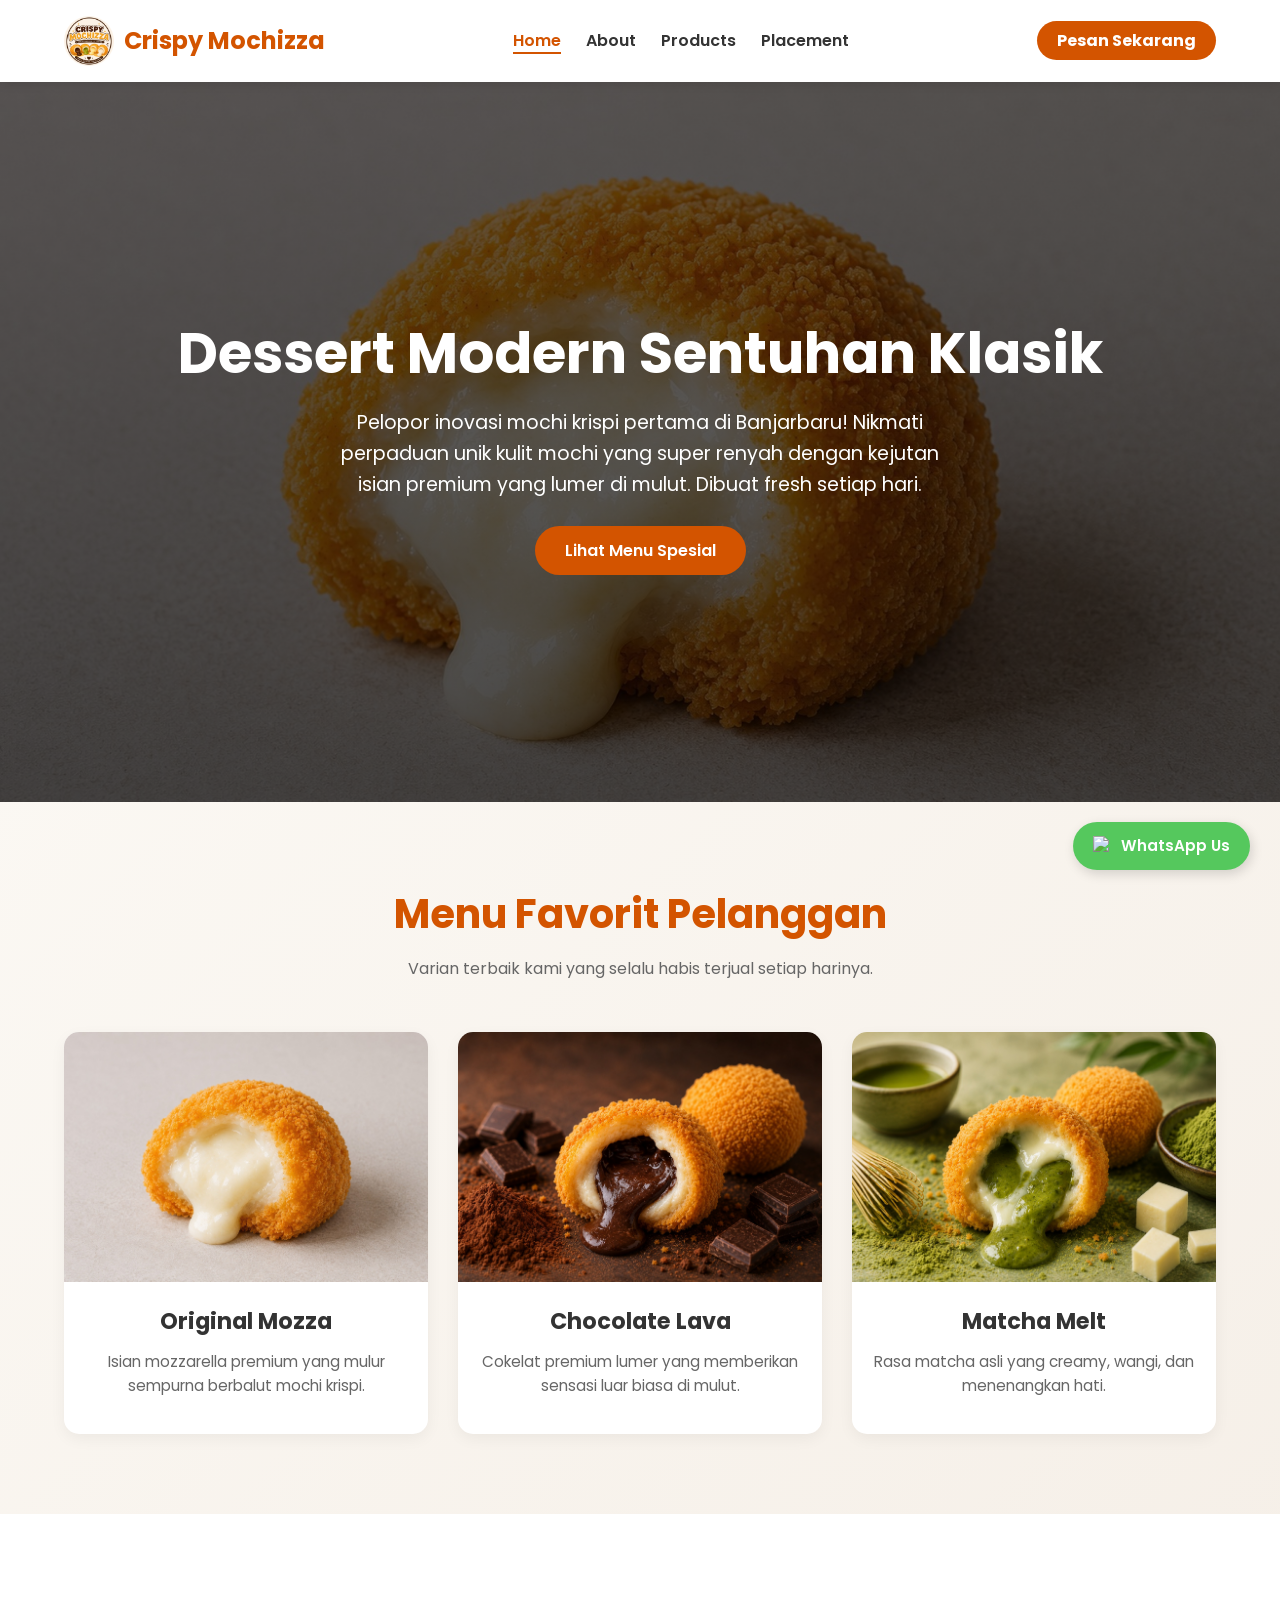
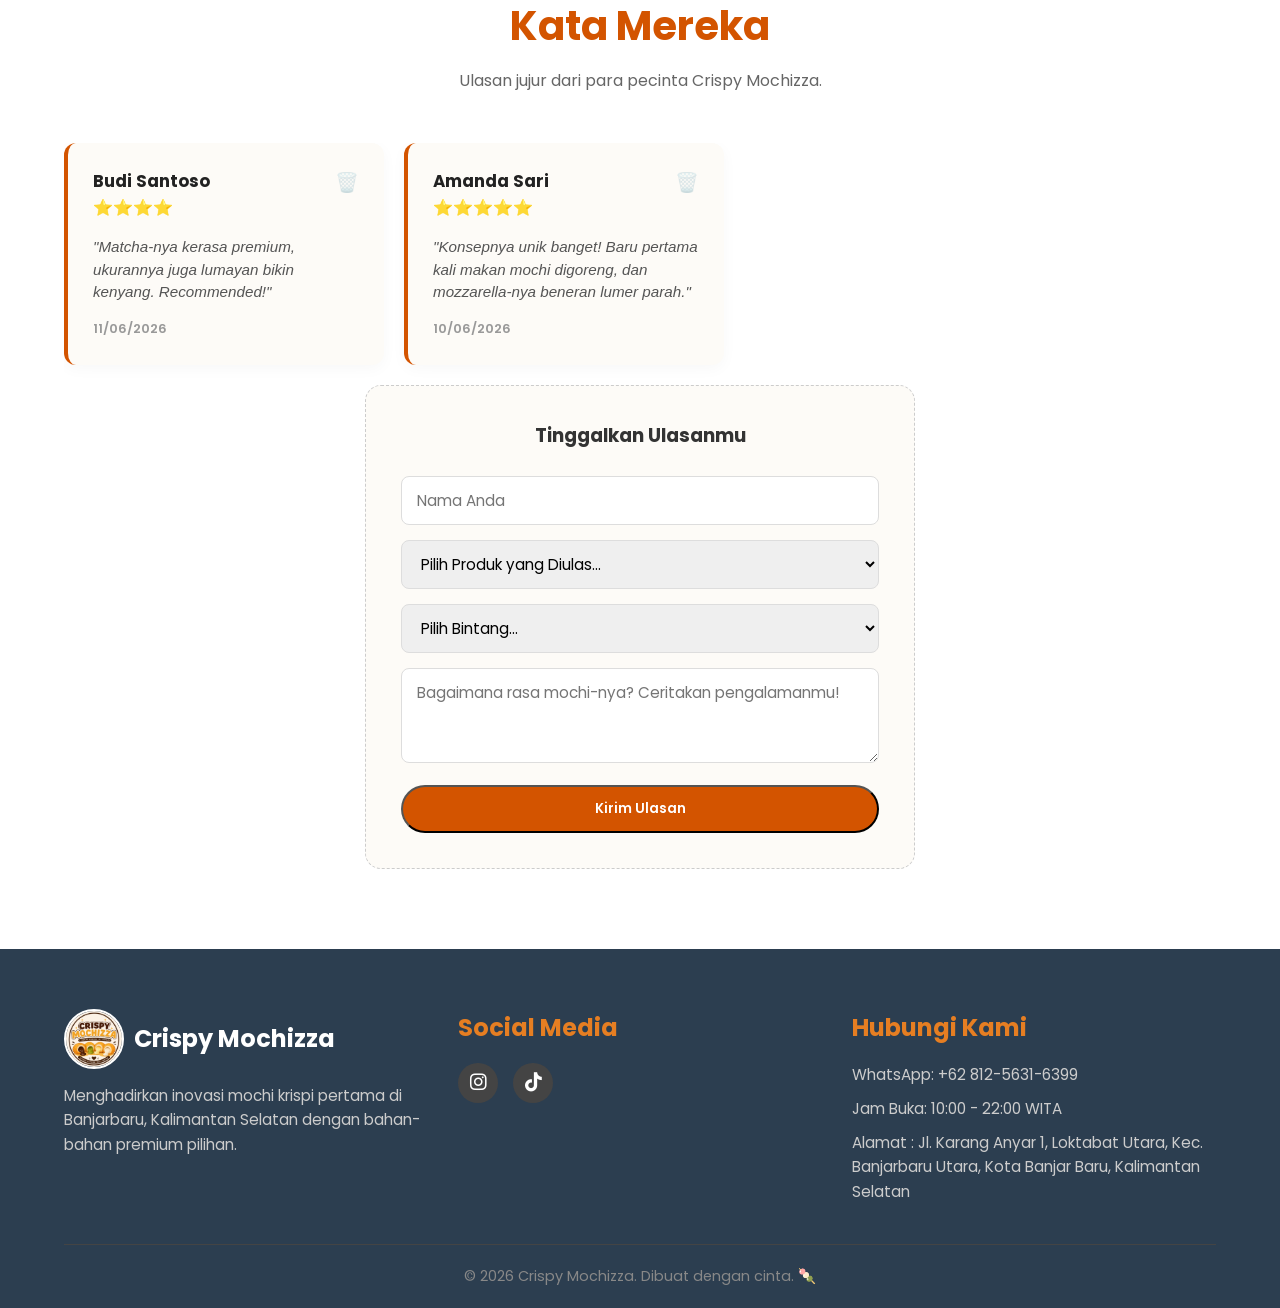
==== commit e8ae03c6: "Update index.html" ====
--- a/index.html
+++ b/index.html
@@ -113,7 +113,7 @@
             <div class="footer-box">
                 <h3>Social Media</h3>
                 <div class="social-icons-modern">
-                    <a href="https://instagram.com/crispymochizza" target="_blank" class="socmed-btn instagram" title="Instagram">
+                    <a href="https://instagram.com/mochizzahouse.id" target="_blank" class="socmed-btn instagram" title="Instagram">
                         <i class="fab fa-instagram"></i>
                     </a>
                     <a href="https://tiktok.com/@crispymochizza" target="_blank" class="socmed-btn tiktok" title="TikTok">
@@ -126,6 +126,7 @@
                 <h3>Hubungi Kami</h3>
                 <p>WhatsApp: +62 812-5631-6399</p>
                 <p>Jam Buka: 10:00 - 22:00 WITA</p>
+                <p>Alamat : Jl. Karang Anyar 1, Loktabat Utara, Kec. Banjarbaru Utara, Kota Banjar Baru, Kalimantan Selatan</p>
             </div>
         </div>
         <div class="footer-bottom">
@@ -133,13 +134,13 @@
         </div>
     </footer>
 
-<a href="https://wa.me/6281234567890" target="_blank" class="wa-float-tanamera" title="Hubungi Call Center">
+        <a href="https://wa.me/6281234567890" target="_blank" class="wa-float-tanamera" title="Hubungi Call Center">
         <img src="https://upload.wikimedia.org/wikipedia/commons/6/6b/WhatsApp.svg" alt="WhatsApp" class="wa-icon-small">
         <span>WhatsApp Us</span>
     </a>
     
-    <script src="./js/products.js"></script>
-    <script src="./js/main.js"></script>
+        <script src="./js/products.js"></script>
+        <script src="./js/main.js"></script>
         
 </body>
 </html>
--- a/css/style.css
+++ b/css/style.css
@@ -669,3 +669,91 @@
     transform: scale(1.1);
 }
 
+/* ========================================= */
+/* DESAIN STRUK KASIR DIGITAL (KERTAS TERMAL)*/
+/* ========================================= */
+.receipt-modal-content {
+    background-color: #f1f5f9; /* Warna latar luar abu-abu lembut */
+    max-width: 450px;
+    padding: 30px 20px;
+    border-radius: 12px;
+}
+
+.thermal-paper {
+    background-color: #fff;
+    padding: 25px 20px;
+    border-radius: 4px;
+    box-shadow: 0 10px 20px rgba(0,0,0,0.1); /* Efek bayangan kertas */
+    font-family: 'Courier New', Courier, monospace; /* Font khas struk kasir */
+    color: #1e293b;
+    margin-bottom: 25px;
+    border-top: 6px dashed #cbd5e1; /* Efek sobekan kertas atas */
+    border-bottom: 6px dashed #cbd5e1; /* Efek sobekan kertas bawah */
+}
+
+.thermal-header {
+    text-align: center;
+    border-bottom: 1px dashed #94a3b8;
+    padding-bottom: 15px;
+    margin-bottom: 15px;
+}
+
+.thermal-header h2 {
+    font-family: 'Poppins', sans-serif;
+    color: var(--primary-color);
+    margin: 0 0 5px 0;
+    font-size: 1.6rem;
+    letter-spacing: 1px;
+}
+
+.thermal-header p {
+    margin: 0;
+    font-size: 0.85rem;
+    color: #64748b;
+    font-family: 'Poppins', sans-serif;
+}
+
+.thermal-info p {
+    margin: 4px 0;
+    font-size: 0.9rem;
+}
+
+.thermal-items {
+    border-top: 1px dashed #94a3b8;
+    border-bottom: 1px dashed #94a3b8;
+    padding: 15px 0;
+    margin: 15px 0;
+}
+
+.thermal-item {
+    display: flex;
+    justify-content: space-between;
+    margin-bottom: 10px;
+    font-size: 0.95rem;
+    align-items: flex-start;
+}
+
+.thermal-total {
+    display: flex;
+    justify-content: space-between;
+    font-weight: bold;
+    font-size: 1.2rem;
+    font-family: 'Poppins', sans-serif;
+    color: #000;
+}
+
+.thermal-footer {
+    text-align: center;
+    margin-top: 25px;
+}
+
+.thermal-footer h3 {
+    margin: 0;
+    font-size: 1.2rem;
+    color: #16a085; /* Warna hijau lunas */
+}
+
+.receipt-actions {
+    display: flex;
+    gap: 15px;
+}
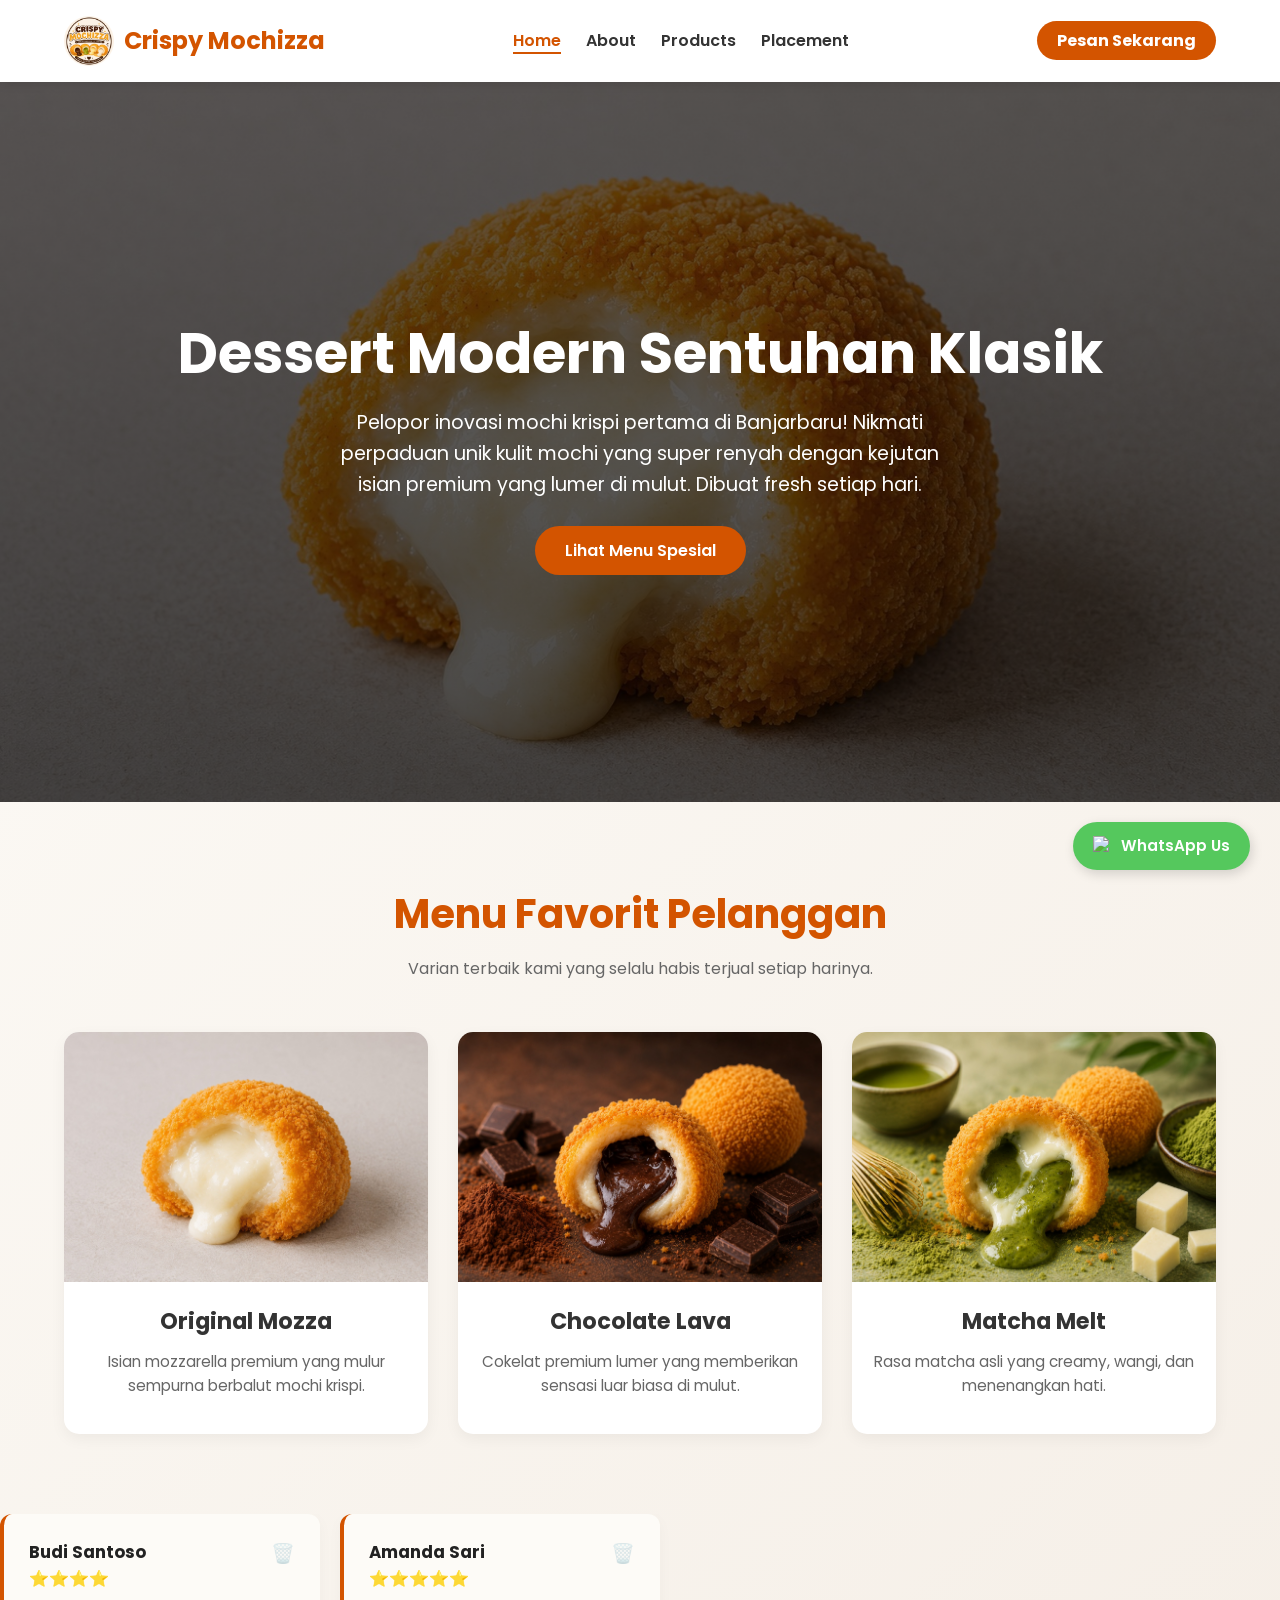
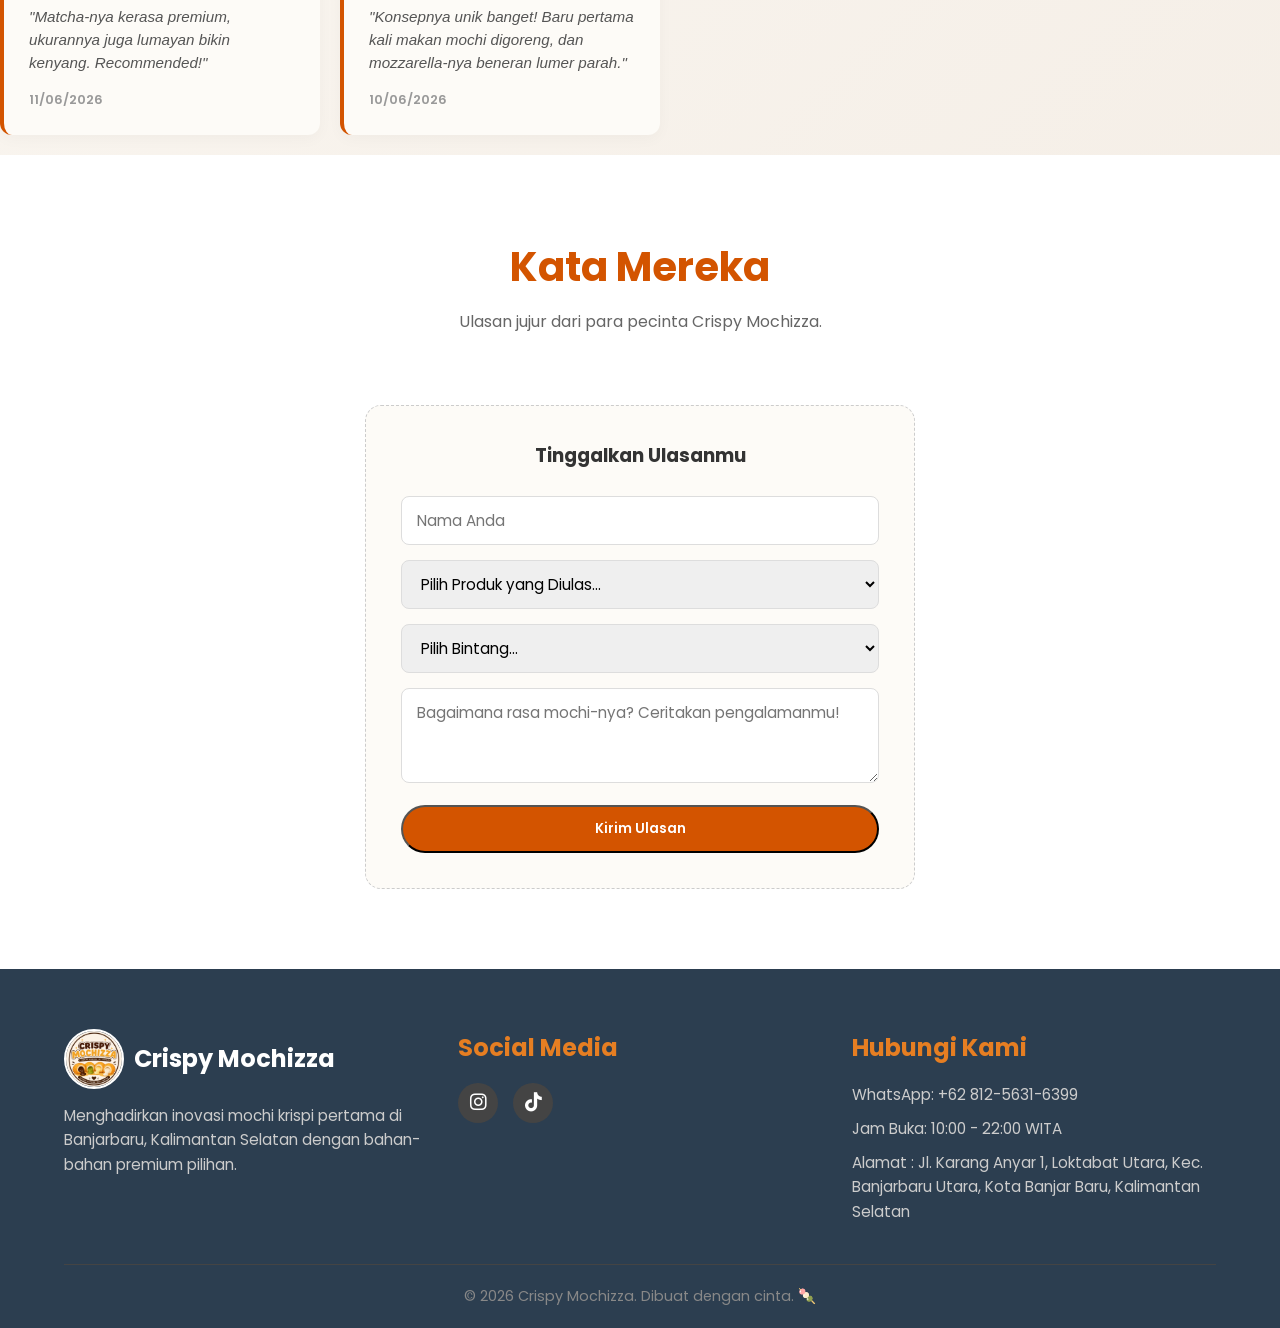
==== commit b38dadf2: "Update index.html" ====
--- a/index.html
+++ b/index.html
@@ -65,6 +65,19 @@
         </div>
     </section>
 
+    <div id="rating-summary" class="rating-summary-container" style="display: none;">
+            <div class="rating-score">
+                <h3 id="avg-rating-number">0.0</h3>
+                <span class="out-of">/ 5.0</span>
+            </div>
+            <div class="rating-details">
+                <div id="avg-stars" class="stars">⭐⭐⭐⭐⭐</div>
+                <p id="total-reviews-count">Berdasarkan 0 ulasan</p>
+            </div>
+        </div>
+
+        <div id="reviews-container" class="reviews-grid"></div> 
+    
     <section class="section-padding" style="background-color: var(--white);">
         <div class="section-title">
             <h2>Kata Mereka</h2>
